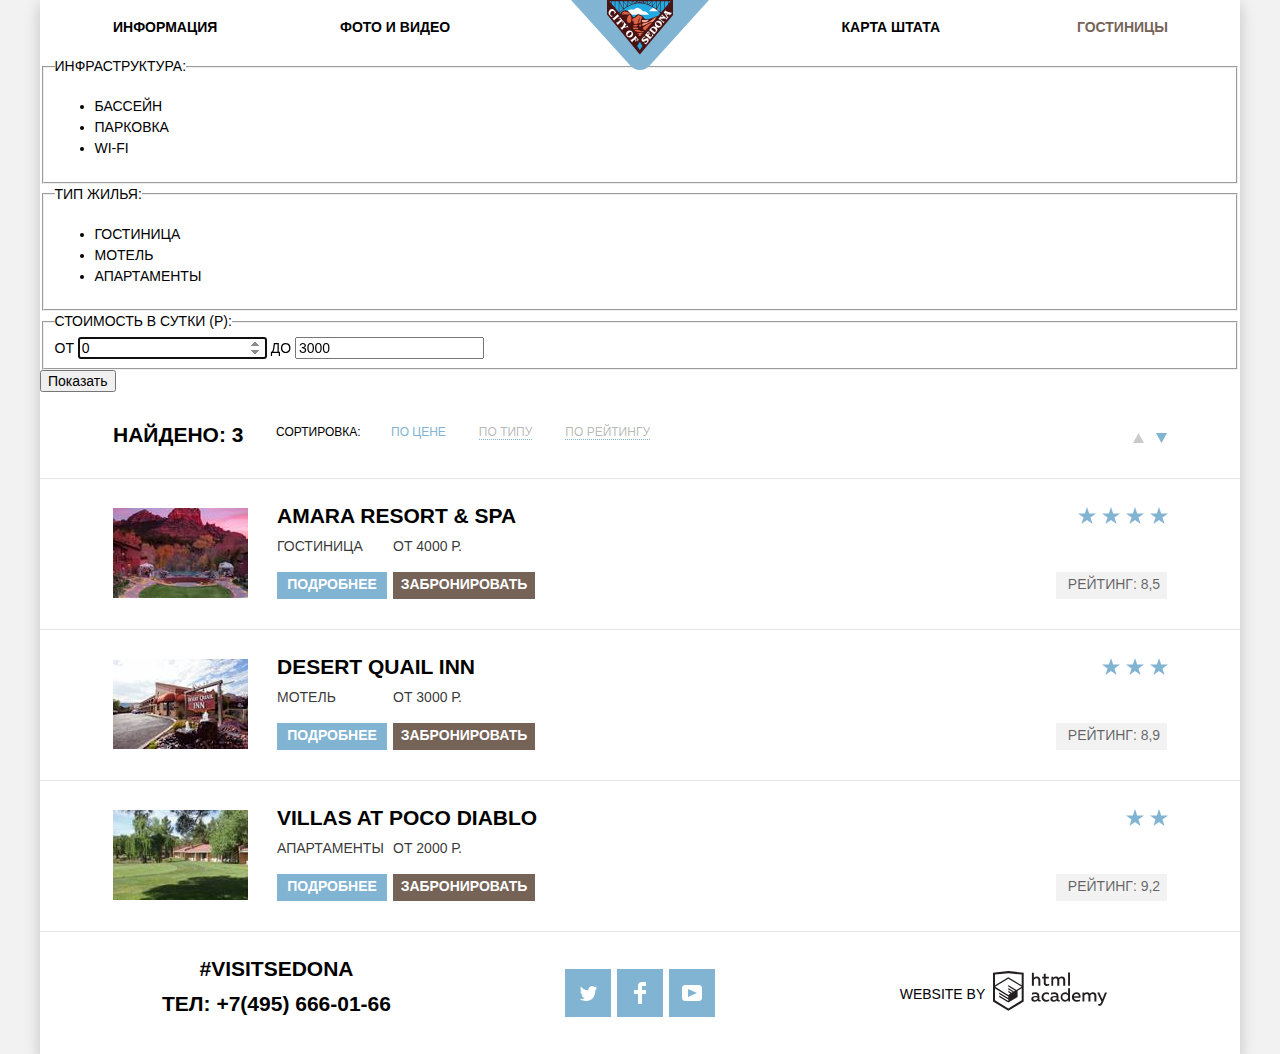
==== catalog.html @ f081ef3a "Внутренняя страница. Форма: добавление классов в разметку" ====
<!DOCTYPE html>
<html class="page" lang="ru">
  <head>
    <meta charset="utf-8">
    <title>HTML Academy: Гостиницы в Седоне</title>
    <link href="css/normalize.css" rel="stylesheet">
    <link href="css/style.css" rel="stylesheet">
  </head>
  <body class="page--body">
    <div class="page--body__shadow container">
      <header class="page--header">
        <nav>
          <div class="header--logo">
            <a href="index.html"><img src="img/sedona_logo.svg" width="138" height="70" alt="Логотип Седоны"></a>
          </div>
          <ul class="header--menu--list container">
            <li><a href="">Информация</a></li>
            <li><a href="">Фото и видео</a></li>
            <li><a href="">Карта штата</a></li>
            <li><a class="active">Гостиницы</a></li>
          </ul>
        </nav>
      </header>
      <main class="page--main">
        <h1 class="visually--hidden">Поиск гостиницы в Седоне</h1>
        <section class="main--search--filters">
          <h2 class="visually--hidden">Форма фильтра по гостиницам</h2>
          <form action="https://echo.htmlacademy.ru" method="">
            <fieldset>
              <legend>Инфраструктура:</legend>
              <ul>
                <li>
                  <input class="visually--hidden" type="checkbox" name="basin" id="basin" checked>





                  <label for="basin">Бассейн</label>
                </li>
                <li>
                  <input class="visually--hidden" type="checkbox" name="parking" id="parking">





                  <label for="parking">Парковка</label>
                </li>
                <li>
                  <input class="visually--hidden" type="checkbox" name="wi-fi" id="wi-fi">





                  <label for="wi-fi">Wi-Fi</label>
                </li>
              </ul>
            </fieldset>
            <fieldset>
              <legend>Тип жилья:</legend>
              <ul>
                <li>
                  <input class="visually--hidden" type="checkbox" name="hotel" id="hotel" checked>





                  <label for="hotel">Гостиница</label>
                </li>
                <li>
                  <input class="visually--hidden" type="checkbox" name="motel" id="motel" checked>





                  <label for="motel">Мотель</label>
                </li>
                <li>
                  <input class="visually--hidden" type="checkbox" name="apartment" id="apartment" checked>





                  <label for="apartment">Апартаменты</label>
                </li>
              </ul>
            </fieldset>
            <fieldset>
              <legend>Стоимость в сутки (Р):</legend>
              <div class="range--filter">
                <div class="price--controls">
                  <label class="min--price">
                    от <input type="number" name="min-price" value="0" autofocus>
                  </label>
                  <label class="max--price">
                    до <input type="number" name="max-price" value="3000">
                  </label>
                </div>
                <div class="range--controls">
                  <div class="scale">
                    <div class="bar">


                    </div>
                  </div>
                  <div class="toggle toggle--min">

                  </div>
                  <div class="toggle toggle--max">

                  </div>
                </div>
              </div>
            </fieldset>
            <input type="submit" value="Показать">
          </form>
        </section>
        <section class="main--nav--filters">
          <h2 class="visually--hidden">Навигация по фильтру</h2>
          <p>Найдено: <span>3</span></p>
          <h3>Сортировка:</h3>
          <ul>
            <li><a class="active">По цене</a></li>
            <li><a href="">По типу</a></li>
            <li><a href="">По рейтингу</a></li>
            <li class="triangle">
              <a href="">
                <span class="visually--hidden">По возрастанию</span>
                <svg width="11" height="10" fill="none" xmlns="http://www.w3.org/2000/svg">
                  <path d="M5.5 0 0 10h11L5.5 0Z" fill="#CACACA" fill-opacity="1"/>
                </svg>
              </a>
            </li>
            <li class="triangle">
              <a class="active">
                <span class="visually--hidden">По убыванию</span>
                <svg width="11" height="10" fill="none" xmlns="http://www.w3.org/2000/svg">
                  <path d="M5.5 10 0 0h11" fill="#81B3D2" fill-opacity="1"/>
                </svg>
              </a>
            </li>
          </ul>
        </section>
        <section class="main--search--results">
          <h2 class="visually--hidden">Результаты поиска</h2>
          <div>
            <h3><a href="">Amara Resort & Spa</a></h3>
            <img src="img/amara-resort&spa_photo.jpg" width="135" height="90" alt="Фото гостиницы">
            <p class="category--stars category--stars__4"><span class="visually--hidden">Категория (звёзд): <span>4</span></span></p>
            <span>Рейтинг: <span>8,5</span></span>
            <p>Гостиница</p>
            <a href="" class="">Подробнее</a>
            <p>От 4000 Р.</p>
            <a href="">Забронировать</a>
          </div>
          <div>
            <h3><a href="">Desert Quail Inn</a></h3>
            <img src="img/desert-quail-inn_photo.jpg" width="135" height="90" alt="Фото мотеля">
            <p class="category--stars category--stars__3"><span class="visually--hidden">Категория (звёзд): <span>3</span></span></p>
            <span>Рейтинг: <span>8,9</span></span>
            <p>Мотель</p>
            <a href="">Подробнее</a>
            <p>От 3000 Р.</p>
            <a href="">Забронировать</a>
          </div>
          <div>
            <h3><a href="">Villas at Poco Diablo</a></h3>
            <img src="img/villas-at-poco-diablo_photo.jpg" width="135" height="90" alt="Фото апартаментов">
            <p class="category--stars category--stars__2"><span class="visually--hidden">Категория (звёзд): <span>2</span></span></p>
            <span>Рейтинг: <span>9,2</span></span>
            <p>Апартаменты</p>
            <a href="">Подробнее</a>
            <p>От 2000 Р.</p>
            <a href="">Забронировать</a>
          </div>
        </section>
      </main>
      <footer class="page--footer">
        <div class="page--footer__grid container">
          <section class="footer--contacts">
            <h2 class="visually--hidden">Контакты</h2>
            <p>#visitsedona<br><a href="tel:+74956660166">Тел: +7(495) 666-01-66</a></p>
          </section>
          <section class="footer--socials">
            <h2 class="visually--hidden">Соцсети</h2>
            <ul class="footer--social--list">
              <li>
                <a href="">
                  <span class="visually--hidden">Твитер</span>
                  <svg width="17" height="16" fill="none" xmlns="http://www.w3.org/2000/svg">
                    <path d="M10.95 1.144c1.685-.496 2.984.27 3.577 1.18.673-.232 1.331-.482 2.011-.709a2.345 2.345 0 0 1-.857 1.768c.685.17 1.304-.49 1.304-.49-.169 1-1.006 1.787-1.563 2.023-.231 6.75-3.175 11.217-10.077 11.082h-.446c-.41 0-4.164-.46-4.898-1.887 2.271.196 3.893-.422 4.693-1.177-.96-.3-2.679-.477-2.979-2.95.349.106.564.228 1.19.12C1.705 9.246.374 8.53.448 6.33c.285.328 1.067.536 1.34.472-.703-.24-1.97-3.36-.894-4.952 1.818 1.854 3.735 3.606 7.152 3.773.208-2.293 1.137-3.83 2.904-4.479Z" fill="#fff" fill-opacity="1"/>
                  </svg>
                </a>
              </li>
              <li>
                <a href="">
                  <span class="visually--hidden">Фейсбук</span>
                  <svg width="12" height="22" fill="none" xmlns="http://www.w3.org/2000/svg">
                    <path d="M12 4V0H8a4 4 0 0 0-4 4v4H0v4h4v10h4V12h4V8H8V4h4Z" fill="#fff" fill-opacity="1"/>
                  </svg>
                </a>
              </li>
              <li>
                <a href="">
                  <span class="visually--hidden">Ютуб</span>
                  <svg width="20" height="16" fill="none" xmlns="http://www.w3.org/2000/svg">
                    <path fill-rule="evenodd" clip-rule="evenodd" d="M3 0h14c1.65 0 3 1.35 3 3v10c0 1.65-1.35 3-3 3H3c-1.65 0-3-1.35-3-3V3c0-1.65 1.35-3 3-3Zm3.027 4.002v7.996L15.014 8 6.027 4.002Z" fill="#fff" fill-opacity="1"/>
                  </svg>
                </a>
              </li>
            </ul>
          </section>
          <section class="footer--designers">
            <h2 class="visually--hidden">Дизайн</h2>
            <p>Website by</p>
            <a href="https://htmlacademy.ru/intensive/htmlcss">
              <span class="visually--hidden">Логотип Академии</span>
              <svg width="114" height="40" fill="none" xmlns="http://www.w3.org/2000/svg">
                <path fill-rule="evenodd" clip-rule="evenodd" d="M15.52.057h-.17L0 1.72v28.775l15.35 9.344 15.352-9.344V1.72L15.52.057Zm61.498 1.565h-1.93v13.11h1.93V1.621Zm-36.156.01v5.136a3.976 3.976 0 0 1 2.849-1.23 3.387 3.387 0 0 1 2.614 1.007 3.55 3.55 0 0 1 1.015 2.662v5.556h-1.973V9.466a1.984 1.984 0 0 0-.41-1.44 1.899 1.899 0 0 0-1.289-.718h-.316a3.081 3.081 0 0 0-2.448 1.5v5.955H38.9V1.633h1.963Zm36.156 28.852h-1.74v-1.425a4.061 4.061 0 0 1-3.366 1.662c-2.437-.168-4.33-2.239-4.33-4.736 0-2.498 1.893-4.569 4.33-4.737a3.98 3.98 0 0 1 3.165 1.402v-5.33h1.941v13.164Zm-29.952-1.425c.197-.008.392-.044.58-.107v1.435c-.398.153-.82.23-1.245.226a1.758 1.758 0 0 1-1.762-1.079 5.035 5.035 0 0 1-3.313 1.166c-1.593 0-3.07-.896-3.07-2.752 0-2.298 2.11-3.01 3.914-3.01.77.013 1.537.103 2.29.27v-.324c0-1.079-.802-1.91-2.31-1.91a7.682 7.682 0 0 0-3.166.69V21.83a10.56 10.56 0 0 1 3.365-.593c2.49 0 4.02 1.209 4.02 3.938v3.237a.592.592 0 0 0 .13.429c.096.12.236.194.387.208h.18v.01ZM40.27 27.84c.027.389.205.75.495 1.004.289.253.666.378 1.046.345h.116a3.537 3.537 0 0 0 2.542-1.079v-1.532a10.039 10.039 0 0 0-1.91-.227c-1.055 0-2.278.356-2.278 1.49h-.01Zm15.752-5.902a5.183 5.183 0 0 0-2.712-.69h-.369a4.514 4.514 0 0 0-3.18 1.471 4.722 4.722 0 0 0-1.23 3.341v.442c.164 2.498 2.273 4.39 4.716 4.23 1.004.024 2-.187 2.912-.615v-1.845a5.185 5.185 0 0 1-2.564.69 2.885 2.885 0 0 1-2.657-1.426 3.024 3.024 0 0 1 0-3.07 2.884 2.884 0 0 1 2.657-1.427c.865-.003 1.71.26 2.427.755v-1.856ZM66.15 29.06c.198-.008.393-.045.58-.108v1.435c-.397.153-.82.23-1.244.226a1.758 1.758 0 0 1-1.762-1.079 5.035 5.035 0 0 1-3.313 1.166c-1.593 0-3.07-.896-3.07-2.752 0-2.298 2.11-3.01 3.914-3.01.77.013 1.537.103 2.29.27v-.324c0-1.079-.802-1.91-2.311-1.91a7.682 7.682 0 0 0-3.165.69V21.83c1.084-.379 2.22-.58 3.365-.593 2.49 0 4.02 1.209 4.02 3.938v3.237a.592.592 0 0 0 .129.429c.097.12.237.194.388.208h.18v.01Zm-6.296-.212a1.468 1.468 0 0 1-.498-1.008h.021c0-1.133 1.16-1.489 2.279-1.489.642.015 1.281.09 1.91.227v1.532a3.537 3.537 0 0 1-2.543 1.079h-.116a1.404 1.404 0 0 1-1.053-.34Zm9.472-2.918c0-1.644 1.304-2.977 2.912-2.977l.021.054c1.214 0 2.314.731 2.806 1.866v2.158a3.015 3.015 0 0 1-2.827 1.877c-1.608 0-2.912-1.333-2.912-2.978Zm14.022-4.682c3.492 0 4.705 2.892 4.135 5.492h-6.562c.222 1.618 1.762 2.276 3.366 2.276a6.326 6.326 0 0 0 2.785-.636v1.726c-1 .436-2.08.646-3.165.615-2.67 0-5.012-1.532-5.012-4.769a4.572 4.572 0 0 1 1.145-3.268 4.37 4.37 0 0 1 3.076-1.469h.232v.033Zm-2.48 3.927c.101-1.351 1.253-2.365 2.575-2.265h.042c.62-.057 1.234.17 1.675.62.442.449.666 1.075.614 1.71H80.87v-.065Zm8.62 5.287v-8.966h1.74v1.079a3.983 3.983 0 0 1 2.934-1.37 3.001 3.001 0 0 1 2.785 1.51c.793-.881 1.9-1.399 3.07-1.435a3.192 3.192 0 0 1 2.489 1.01c.647.69.971 1.631.887 2.583v5.61h-2.004v-5.556a1.74 1.74 0 0 0-.366-1.262 1.665 1.665 0 0 0-1.132-.626h-.275a2.936 2.936 0 0 0-2.184 1.208v6.237H95.43v-5.557a1.742 1.742 0 0 0-.38-1.266 1.666 1.666 0 0 0-1.15-.611h-.21a3.153 3.153 0 0 0-2.333 1.392v6.074h-1.825l-.042-.054Zm24.488-8.988h-2.005l-2.648 6.798-3.018-6.787h-2.11l4.221 9.063-.18.454c-.517 1.36-1.234 2.05-2.184 2.05a2.96 2.96 0 0 1-.897-.13v1.694c.38.096.77.147 1.161.151 1.329 0 2.585-.744 3.534-3.086l4.126-10.207ZM52.689 5.787V2.55l-1.962.464v2.719h-1.583V7.49h1.646v4.5c-.067.826.234 1.64.82 2.213a2.653 2.653 0 0 0 2.197.743c.793.007 1.58-.121 2.332-.378v-1.726a4.647 4.647 0 0 1-1.783.356c-1.14 0-1.667-.389-1.667-1.575V7.513h3.165V5.787H52.69Zm5.697 8.966V5.754h1.752v1.08a3.983 3.983 0 0 1 2.922-1.382 2.998 2.998 0 0 1 2.743 1.435c.793-.882 1.9-1.4 3.07-1.435.94-.037 1.85.347 2.491 1.052.64.704.949 1.66.843 2.617v5.62h-2.004V9.186a1.743 1.743 0 0 0-.366-1.262 1.668 1.668 0 0 0-1.132-.626h-.243a2.937 2.937 0 0 0-2.184 1.209v6.236h-2.005V9.185a1.742 1.742 0 0 0-.365-1.262 1.667 1.667 0 0 0-1.133-.626h-.242A3.153 3.153 0 0 0 60.2 8.69v6.074h-1.815v-.01Zm-29.689 14.55.01-.006-.01.021v-.015Zm0-11.983v11.983l-13.346 8.13-13.346-8.115V17.515l13.283 8.092v1.424l-9.105-5.503v1.414l9.157 5.621v1.5l-9.147-5.567v1.456l9.158 5.621 9.232-5.653v-6.107l4.114-2.492Zm.01-1.542-3.67 2.158-1.689 1.079-8.04-4.931v1.413l6.848 4.23-.148.097-1.055.582-5.665-3.452v1.445l4.473 2.72-1.055.722-3.376-2.05v1.414l2.215 1.338-2.247 1.36L2.11 15.863 15.31 7.729l13.399 8.049Zm-13.42-9.506 13.42 8.081V3.563L15.362 2.13 2.015 3.564v10.79l13.273-8.082Z" fill="#231F20" fill-opacity="1"/>
              </svg>
            </a>
            <p class="visually--hidden">Репозиторий создан для обучения на профессиональном онлайн‑курсе «<a href="https://htmlacademy.ru/intensive/htmlcss">HTML и CSS, уровень 1</a>».</p>
          </section>
        </div>
      <footer>
    </div>
    <!-- script -->
  </body>
</html>
---- css/style.css ----
/* Fonts */

@font-face {
  font-family: "PT Sans";
  font-style: normal;
  font-weight: normal;
  src: local("PT Sans Regular"), local("PTSans"),
  url("../fonts/PTSans.woff2") format("woff2"),
  url("../fonts/PTSans.woff") format("woff");
}

@font-face {
  font-family: "PT Sans";
  font-style: normal;
  font-weight: bold;
  src: local("PT Sans Bold"), local("PTSans-Bold"),
  url("../fonts/PTSans-Bold.woff2") format("woff2"),
  url("../fonts/PTSans-Bold.woff") format("woff");
}

/* Color Variables */

:root {
  --basic-black: #000000;
  --basic-brown: #766357;
  --basic-blue: #81B3D2;
  --basic-white: #FFFFFF;
  --black-light: #231F20;
  --brown-darken: #503E33;
  --brown-dark: #604E43;
  --brown-light: #847870;
  --blue-darken: #5496BD;
  --blue-dark: #669EC0;
  --blue-light: #87B5D1;
  --gray-light: #BDBBBC;
  --black-rgb: 0, 0, 0;
  --black-light-rgb: 0, 1, 1;
  --gray-rgb: 171, 171, 171;
  --white-rgb: 255, 255, 255;
}

/* Global Parameters */

body {
  min-width: 1200px;
  margin: 0;
  padding: 0;
  font-family: "PT Sans", "Arial", sans-serif;
  font-style: normal;
  font-weight: normal;
  font-size: 14px;
  line-height: 21px;
  text-transform: uppercase;
  color: var(--basic-black);
  background-color: var(--basic-white);
}

a {
  text-decoration: none;
}

img {
  max-width: 100%;
  height: auto;
}

/* Visually Hidden */

.visually--hidden {
  position: absolute;
  width: 1px;
  height: 1px;
  margin: -1px;
  border: 0;
  padding: 0;
  white-space: nowrap;
  -webkit-clip-path: inset(100%);
          clip-path: inset(100%);
  clip: rect(0 0 0 0);
  overflow: hidden;
}

/* Grid */

.page {
  height: 100%;
}

.page--body {
  min-height: 100%;
  background-color: rgba(var(--black-rgb), 0.05);
}

.page--body__shadow {
  background-color: var(--basic-white);
  box-shadow: 0 5px 15px 0 rgba(var(--black-light-rgb), 0.2);
}

.container {
  width: 1200px;
  margin: 0 auto;
  padding: 0;
}

/* Header */

.page--header {
  position: relative;
  text-align: center;
}

/* Header. Logo */

.header--logo {
  position: absolute;
  margin-left: -69px;
  left: 50%;
  z-index: 1;
}

/* Header. Menu - Grid */

.header--menu--list {
  min-height: 56px;
  list-style: none;
  display: grid;
  grid-template-columns: 1fr 1fr 1fr 1fr;
}

.header--menu--list li {
  padding-top: 14px;
  padding-bottom: 16px;
}

.header--menu--list li:nth-child(1),
.header--menu--list li:nth-child(2) {
  text-align: left;
}

.header--menu--list li:nth-child(3),
.header--menu--list li:nth-child(4) {
  text-align: right;
}

.header--menu--list li:nth-child(1) {
  padding-left: 73px;
}

.header--menu--list li:nth-child(4) {
  padding-right: 72px;
}

/* Header. Menu */

.header--menu--list li {
  font-family: "PT Sans", "Arial", sans-serif;
  font-style: normal;
  font-weight: bold;
  font-size: 14px;
  line-height: 26px;
}

.header--menu--list a {
  font-family: inherit;
  font-style: inherit;
  font-weight: inherit;
  font-size: inherit;
  line-height: inherit;
}

/* Header. Menu - Colors */

.header--menu--list a:not(.active) {
  color: var(--basic-black);
}

.header--menu--list a:hover:not(.active),
.header--menu--list a:focus:not(.active) {
  color: var(--basic-blue);
}

.header--menu--list a:active:not(.active) {
  color: rgba(var(--black-rgb), 0.3);
  mix-blend-mode: normal;
}

.header--menu--list a.active {
  color: var(--basic-brown);
}

/* Header. Welcome */

.header--logo--welcome {
  width: 1200px;
  height: 509px;
  top: 0;
  text-align: center;
  background-color: var(--basic-brown);
  background:
    url("../img/bg_mask.svg") no-repeat bottom,
    url("../img/bg_photo.jpg");
  background-repeat: no-repeat;
}

.header--logo--welcome img {
  padding-top: 75px;
}

.header--logo--welcome__mask {
  position: relative;
}

.header--logo--welcome__mask::before {
  content: "";
  position: absolute;
  width: 1200px;
  height: 57px;
  left: 0;
  bottom: 0;
  background-image:
    linear-gradient(to top right, var(--basic-white) 49%, transparent 51%),
    linear-gradient(to top left, var(--basic-white) 49%, transparent 51%);
  background-position:
    0 0,
    600px 0;
  background-repeat: no-repeat;
  background-size: 600px 57px;
}

.header--logo--welcome__mask::after {
  content: "";
  position: absolute;
  width: 700px;
  height: 57px;
  margin-left: -350px;
  left: 50%;
  bottom: 0;
  background-image:
    linear-gradient(to top right, var(--basic-white) 49%, transparent 51%),
    linear-gradient(to top left, var(--basic-white) 49%, transparent 51%);
  background-position:
    0 0,
    350px 0;
  background-repeat: no-repeat;
  background-size: 350px 57px;
}

/* Header. Site Title */

.page--header h1 {
  margin-top: 42px;
  margin-bottom: 28px;
  font-family: "PT Sans", "Arial", sans-serif;
  font-style: normal;
  font-weight: bold;
  font-size: 21px;
  line-height: 26px;
}

/* Main. Features - Grid */

.main--features {
  display: grid;
  grid-template-columns: 1fr 1fr 1fr;
  text-align: center;
}

.main--features h2 {
  grid-column: 1 / 4;
  margin-top: 16px;
  margin-bottom: 51px;
}

.main--features h3 {
  margin-top: 47px;
  margin-bottom: 27px;
}

.main--features p {
  margin-bottom: 23px;
}

.main--features div:nth-of-type(5) h3 {
  margin-top: 50px;
}

.main--features div:not(.main--feature) {
  height: 256px;
}

.main--feature {
  height: 330px;
}

.main--feature h4 {
  margin-top: 160px;
}

.main--features img:first-of-type {
  grid-column:  2 / 4;
}

.main--features img:last-of-type {
  grid-column: 1 / 3;
}

/* Main. Features - Icons */

.main--feature__accommodation {
  background-image: url("../img/accommodation_icon.svg");
  background-repeat: no-repeat;
  background-position: 50% 60px;
}

.main--feature__food {
  background-image: url("../img/food_icon.svg");
  background-repeat: no-repeat;
  background-position: 50% 61px;
}

.main--feature__gift {
  background-image: url("../img/gift_icon.svg");
  background-repeat: no-repeat;
  background-position: 50% 56px;
}

/* Main. Features - Titles & Paragraphes */

.main--features h2 {
  font-family: "PT Sans", "Arial", sans-serif;
  font-style: normal;
  font-weight: normal;
  font-size: 14px;
  line-height: 26px;
}

.main--features h3,
.main--features h4 {
  font-family: "PT Sans", "Arial", sans-serif;
  font-style: normal;
  font-weight: bold;
  font-size: 21px;
  line-height: 21px;
}

.main--features p {
  font-family: "PT Sans", "Arial", sans-serif;
  font-style: normal;
  font-weight: normal;
  font-size: 14px;
  line-height: 21px;
}

/* Main. Features - Colors */

.main--features h2,
.main--features p {
  color: rgba(var(--black-rgb), 0.8);
}

.main--features div:nth-of-type(1) h3,
.main--features div:nth-of-type(5) h3,
.main--features div:nth-of-type(1) p,
.main--features div:nth-of-type(5) p {
  color: var(--basic-white);
}

.main--features div:nth-of-type(1),
.main--features div:nth-of-type(5) {
  background-color: var(--basic-blue);
}

.main--features div:nth-of-type(6),
.main--features div:nth-of-type(7),
.main--features div:nth-of-type(8) {
  background-color: rgba(var(--black-rgb), 0.065);
}

.main--features div:nth-of-type(1),
.main--features div:nth-of-type(5) {
  color: var(--basic-white);
  background-color: var(--basic-blue);
}

.main--features div:nth-of-type(6),
.main--features div:nth-of-type(7),
.main--features div:nth-of-type(8) {
  color: rgba(var(--black-rgb), 0.8);
  background-color: rgba(var(--black-rgb), 0.065);
}

/* Main. Orders */

.main--orders {
  position: relative;
  text-align: center;
}

.main--orders h2 {
  margin-top: 58px;
}

.main--orders h3 {
  width: 568px;
  padding: 30px 0;
}

.main--orders p {
  margin-top: 33px;
  margin-bottom: 42px;
}

/* Main. Orders - Titles And Paragraphes */

.main--orders h2 {
  font-family: "PT Sans", "Arial", sans-serif;
  font-style: normal;
  font-weight: bold;
  font-size: 30px;
  line-height: 24px;
}

.main--orders h3 {
  font-family: "PT Sans", "Arial", sans-serif;
  font-style: normal;
  font-weight: bold;
  font-size: 21px;
  line-height: 26px;
}

.main--orders p {
  font-family: "PT Sans", "Arial", sans-serif;
  font-style: normal;
  font-weight: normal;
  font-size: 14px;
  line-height: 24px;
}

/* Main. Orders - Colors */

.main--orders h3 {
  color: var(--basic-white);
  background-color: var(--basic-brown);
  cursor: pointer;
}

.main--orders h3:hover,
.main--orders h3:focus {
  background-color: var(--brown-dark);
}

.main--orders h3:active {
  color: var(--brown-light);
  mix-blend-mode: normal;
  background-color: var(--brown-darken);
}

/* Main. Navigation Filters - Flex */

.main--nav--filters {
  display: flex;
  flex-wrap: wrap;
  justify-content: space-between;
  align-items: center;
  min-height: 86px;
  padding: 0 73px;
}

.main--nav--filters h3 {
  flex-basis: 115px;
  height: 25px;
  text-align: left;
}

.main--nav--filters ul {
  display: flex;
  flex-wrap: wrap;
  flex-grow: 1;
  height: 25px;
  margin: 0;
  padding: 0;
  list-style: none;
}

.main--nav--filters li:not(.triangle) {
  padding-right: 33px;
}

.main--nav--filters li.triangle {
  display: flex;
  flex-wrap: wrap;
  justify-content: flex-end;
  align-items: flex-end;
  min-width: 23px;
  min-height: 25px;
}

.main--nav--filters li.triangle:not(:last-child) {
  flex-grow: 1;
}

.main--nav--filters p {
  flex-basis: 163px;
  text-align: left;
}

/* Main. Navigation Filters - SVG */

.triangle a:not(.active) path {
  fill: var(--basic-black);
  fill-opacity: 0.209;
}

.triangle a:hover:not(.active) path,
.triangle a:focus:not(.active) path  {
  fill: var(--basic-black);
  fill-opacity: 1;
}

.triangle a:active:not(.active) path,
.triangle a.active path  {
  fill: var(--basic-blue);
  fill-opacity: 1;
}

/* Main. Navigation Filters - Titles & Paragraphes */

.main--nav--filters h3,
.main--nav--filters li {
  font-family: "PT Sans", "Arial", sans-serif;
  font-style: normal;
  font-weight: normal;
  font-size: 12px;
  line-height: 18px;
}

.main--nav--filters p {
  font-family: "PT Sans", "Arial", sans-serif;
  font-style: normal;
  font-weight: bold;
  font-size: 21px;
  line-height: 26px;
}

.main--nav--filters a {
  font-family: inherit;
  font-style: inherit;
  font-weight: inherit;
  font-size: inherit;
  line-height: inherit;
}

/* Main. Navigation Filters - Colors */

.main--nav--filters a:not(.active, .triangle a) {
  border-bottom: 1px dotted var(--basic-blue);
  color: rgba(var(--black-rgb), 0.3);
  mix-blend-mode: normal;
}

.main--nav--filters a:hover:not(.active),
.main--nav--filters a:focus:not(.active) {
  color: var(--basic-blue);
  opacity: 1;
}

.main--nav--filters a:active:not(.active) {
  border-bottom: none;
  color: var(--basic-black);
  opacity: 1;
}

.main--nav--filters a.active {
  color: var(--basic-blue);
}

/* Main. Search Results - Grid */

.main--search--results div {
  min-height: 150px;
  display: grid;
  column-gap: 6px;
  grid-template-columns: 231px 110px 142px 1fr 184px;
  box-shadow: 0 1px 0 0 rgba(var(--black-rgb), 0.102);
}

.main--search--results div:first-of-type {
  box-shadow:
    inset 0 1px 0 0 rgba(var(--black-rgb), 0.102),
          0 1px 0 0 rgba(var(--black-rgb), 0.102);
}

.main--search--results div > img {
  grid-column: 1 / 2;
  grid-row: 1 / 4;
  margin: 30px 0;
  margin-left: 73px;
}

.main--search--results div > h3 {
  grid-column: 2 / 5;
  grid-row: 1 / 2;
  margin-top: 25px;
  margin-bottom: 7px;
}

.main--search--results div > p:nth-of-type(1) {
  grid-column: 5 / 6;
  grid-row: 1 / 2;
  height: 17px;
  margin-top: 29px;
  margin-right: 71px;
  margin-bottom: 0;
}

.main--search--results div > p:nth-of-type(2) {
  grid-column: 2 / 3;
  grid-row: 2 / 3;
  height: 21px;
  margin-top: 0;
  margin-bottom: 15px;
}

.main--search--results div > p:nth-of-type(3) {
  grid-column: 3 / 4;
  grid-row: 2 / 3;
  height: 21px;
  margin-top: 0;
  margin-bottom: 15px;
}

.main--search--results div > a:nth-of-type(1) {
  grid-column: 2 / 3;
  grid-row: 3 / 4;
  height: 27px;
  margin-top: 0;
  margin-bottom: 30px;
  padding: 2px 0;
  text-align: center;
  box-sizing: border-box;
}

.main--search--results div > a:nth-of-type(2) {
  grid-column: 3 / 4;
  grid-row: 3 / 4;
  height: 27px;
  margin-top: 0;
  margin-bottom: 30px;
  padding: 2px 0;
  text-align: center;
  box-sizing: border-box;
}

.main--search--results div > span {
  grid-column: 5 / 6;
  grid-row: 3 / 4;
  height: 27px;
  margin-right: 73px;
  margin-bottom: 30px;
  padding: 2px 0;
  padding-left: 5px;
  text-align: center;
  box-sizing: border-box;
}

/* Main. Search Results - SVG */

.category--stars {
  background-image: url("../img/star_icon.svg");
  background-repeat: repeat-x;
  background-size: 24px 17px;
  background-position: 0 0;
}

.category--stars__1 {
  width: 19px;
  margin-left: 94px;
}

.category--stars__2 {
  width: 43px;
  margin-left: 70px;
}

.category--stars__3 {
  width: 67px;
  margin-left: 46px;
}

.category--stars__4 {
  width: 91px;
  margin-left: 22px;
}

.category--stars__5 {
  width: 115px;
  margin-left: -2px;
}

/* Main. Search Results - Titles & Paragraphes */

.main--search--results h3 > a {
  font-family: "PT Sans", "Arial", sans-serif;
  font-style: normal;
  font-weight: bold;
  font-size: 21px;
  line-height: 26px;
}

.main--search--results p,
.main--search--results span {
  font-family: "PT Sans", "Arial", sans-serif;
  font-style: normal;
  font-weight: normal;
  font-size: 14px;
  line-height: 21px;
}

.main--search--results div > a {
  font-family: "PT Sans", "Arial", sans-serif;
  font-style: normal;
  font-weight: bold;
  font-size: 14px;
  line-height: 21px;
}

/* Main. Search Results - Colors */

.main--search--results h3 > a {
  color: var(--basic-black);
}

.main--search--results h3 > a:hover,
.main--search--results h3 > a:focus {
  color: var(--basic-blue);
}

.main--search--results h3 > a:active {
  color: rgba(var(--black-rgb), 0.3);
  mix-blend-mode: normal;
}

.main--search--results div > a {
  color: var(--basic-white);
}

.main--search--results div > a:first-of-type {
  background-color: var(--basic-blue);
}

.main--search--results div > a:first-of-type:hover,
.main--search--results div > a:first-of-type:focus {
  background-color: var(--blue-dark);
}

.main--search--results div > a:first-of-type:active {
  color: var(--blue-light);
  mix-blend-mode: normal;
  background-color: var(--blue-darken);
}

.main--search--results div > a:last-of-type {
  background-color: var(--basic-brown);
}

.main--search--results div > a:last-of-type:hover,
.main--search--results div > a:last-of-type:focus {
  background-color: var(--brown-dark);
}

.main--search--results div > a:last-of-type:active {
  color: var(--brown-light);
  mix-blend-mode: normal;
  background-color: var(--brown-darken);
}

.main--search--results div > p {
  color: rgba(var(--black-rgb), 0.8);
}

.main--search--results div > span {
  color: rgba(var(--black-rgb), 0.6);
  background-color: rgba(var(--black-rgb), 0.05);
}

/* Main. Map */

.main--map {
  width: 1200px;
  height: 593px;
  background-color: rgba(var(--black-rgb), 0.05);
}

.main--map a {
  font-size: 0;
}

/* Footer */

.page--footer {
  position: relative;
}

.page--footer__position {
  position: absolute;
  margin-left: -600px;
  left: 50%;
  bottom: 0;
  background-color: var(--basic-white);
  opacity: 0.9;
}

/* Footer - Grid */

.page--footer__grid {
  display: grid;
  grid-template-columns: 1fr 1fr 1fr;
  text-align: center;
}

/* Footer - Flex */

.page--footer section {
  display: flex;
  flex-wrap: wrap;
  justify-content: center;
  align-content: center;
  align-items: center;
  min-height: 120px;
}

.page--footer section:first-of-type {
  padding-left: 73px;
  padding-bottom: 3px;
}

.page--footer section:last-of-type {
  padding-top: 3px;
  padding-right: 73px;
}

/* Footer. Contacts - Paragraphes, Colors */

.footer--contacts p {
  font-family: "PT Sans", "Arial", sans-serif;
  font-style: normal;
  font-weight: bold;
  font-size: 21px;
  line-height: 26px;
}

.footer--contacts a {
  font-family: inherit;
  font-style: inherit;
  font-weight: inherit;
  font-size: inherit;
  line-height: 44px;
}

.footer--contacts a {
  color: var(--basic-black);
}

/* Footer. Socials - Flex */

.footer--social--list {
  display: flex;
  flex-wrap: wrap;
  justify-content: center;
  gap: 6px;
  margin: 0;
  padding: 0;
  list-style: none;
}

.footer--social--list li {
  width: 46px;
  height: 48px;
  background-color: var(--basic-blue);
}

.footer--social--list a {
  display: flex;
  flex-wrap: wrap;
  justify-content: center;
  align-items: center;
  width: 100%;
  height: 100%;
  background-color: inherit;
}

.footer--social--list a:hover,
.footer--social--list a:focus {
  background-color: var(--blue-dark);
}

.footer--social--list a:active {
  background-color: var(--blue-darken);
  mix-blend-mode: normal;
}

.footer--social--list a:active path {
  fill-opacity: 0.3;
}

/* Footer. Designers - Paragraphes */

.footer--designers p {
  font-family: "PT Sans", "Arial", sans-serif;
  font-style: normal;
  font-weight: normal;
  font-size: 14px;
  line-height: 26px;
}

.footer--designers p {
  margin-right: 8px;
}

.footer--designers a:hover path,
.footer--designers a:focus path {
  fill: var(--basic-blue);
  fill-opacity: 1.0;
}

.footer--designers a:active path {
  fill: var(--basic-black);
  fill-opacity: 0.8;
}
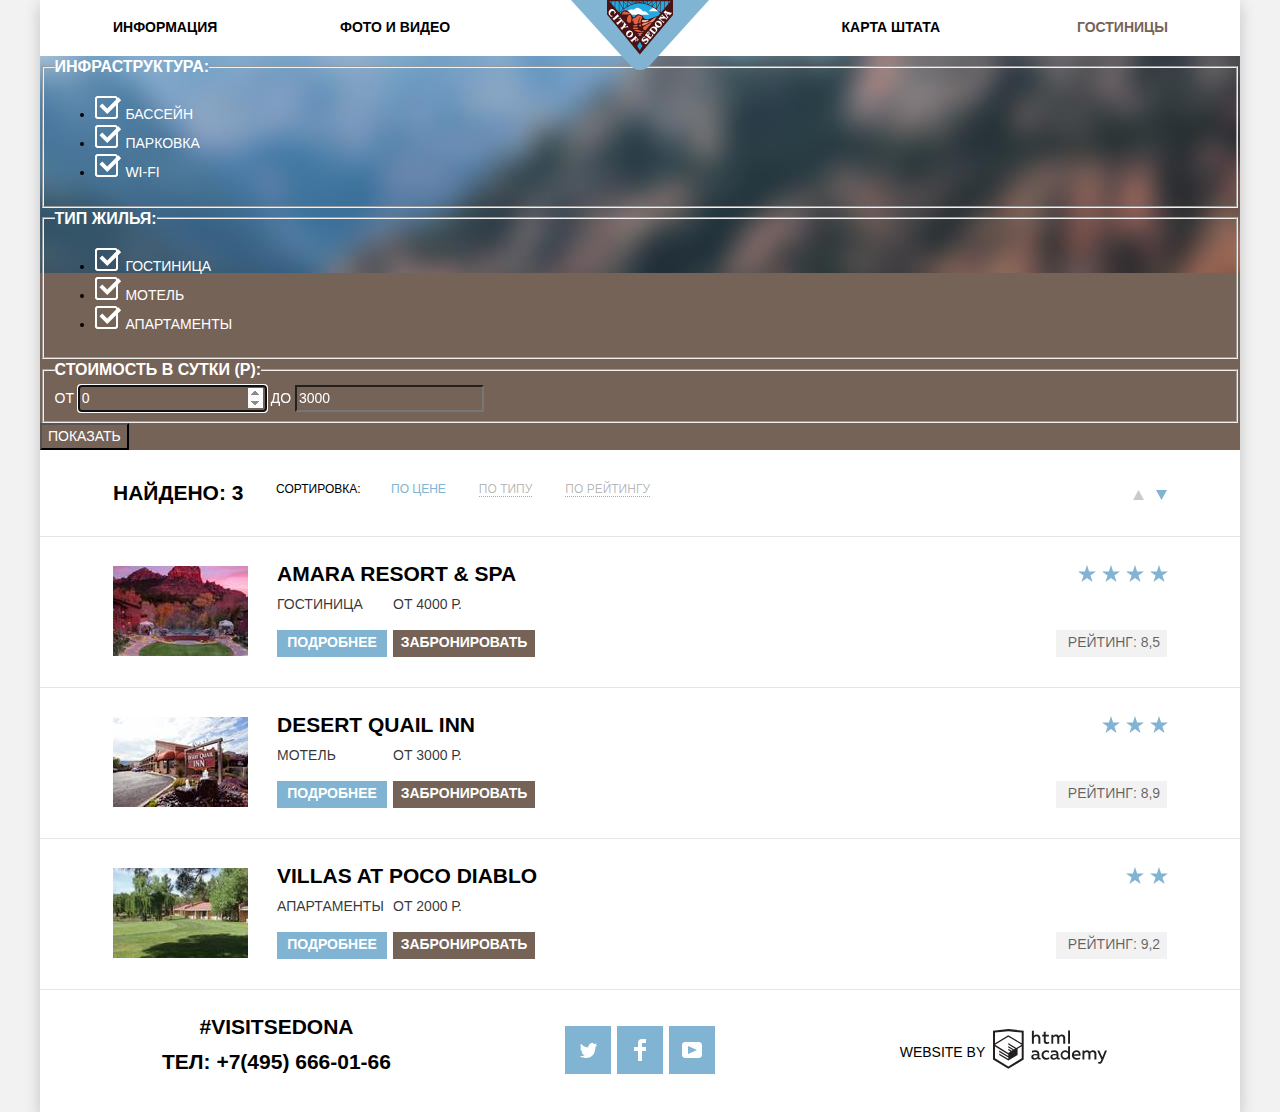
==== commit 16a674bc: "Внутренняя страница: форма: Базовая стилизация: графика SVG" ====
--- a/catalog.html
+++ b/catalog.html
@@ -31,29 +31,29 @@
               <ul>
                 <li>
                   <input class="visually--hidden" type="checkbox" name="basin" id="basin" checked>
-
-
-
-
-
+                  <svg width="27" height="23" viewBox="0 0 27 23" fill="none" xmlns="http://www.w3.org/2000/svg">
+                    <path class="checkbox-off_icon" fill-rule="evenodd" clip-rule="evenodd" d="M3 0h17c1.65 0 3 1.35 3 3v17c0 1.65-1.35 3-3 3H3c-1.65 0-3-1.35-3-3V3c0-1.65 1.35-3 3-3Zm18 3c0-.542-.458-1-1-1H3c-.542 0-1 .458-1 1v17c0 .542.458 1 1 1h17c.542 0 1-.458 1-1V3Z" fill="#fff" fill-opacity="1"/>
+                    <path class="checkbox-on_icon" d="m7.285 7.486-2.829 2.829 7.783 7.783L26.171 4.166l-2.828-2.829-11.104 11.102-4.954-4.953Z" fill="#fff" fill-opacity="1"/>
+                    <path class="checkbox-on_icon" d="M21 20c0 .542-.458 1-1 1H3c-.542 0-1-.458-1-1V3c0-.542.458-1 1-1h16.908L21.493.415A2.96 2.96 0 0 0 20 0H3C1.35 0 0 1.35 0 3v17c0 1.65 1.35 3 3 3h17c1.65 0 3-1.35 3-3v-9.829l-2 2V20Z" fill="#fff" fill-opacity="1"/>
+                  </svg>
                   <label for="basin">Бассейн</label>
                 </li>
                 <li>
                   <input class="visually--hidden" type="checkbox" name="parking" id="parking">
-
-
-
-
-
+                  <svg width="27" height="23" viewBox="0 0 27 23" fill="none" xmlns="http://www.w3.org/2000/svg">
+                    <path class="checkbox-off_icon" fill-rule="evenodd" clip-rule="evenodd" d="M3 0h17c1.65 0 3 1.35 3 3v17c0 1.65-1.35 3-3 3H3c-1.65 0-3-1.35-3-3V3c0-1.65 1.35-3 3-3Zm18 3c0-.542-.458-1-1-1H3c-.542 0-1 .458-1 1v17c0 .542.458 1 1 1h17c.542 0 1-.458 1-1V3Z" fill="#fff" fill-opacity="1"/>
+                    <path class="checkbox-on_icon" d="m7.285 7.486-2.829 2.829 7.783 7.783L26.171 4.166l-2.828-2.829-11.104 11.102-4.954-4.953Z" fill="#fff" fill-opacity="1"/>
+                    <path class="checkbox-on_icon" d="M21 20c0 .542-.458 1-1 1H3c-.542 0-1-.458-1-1V3c0-.542.458-1 1-1h16.908L21.493.415A2.96 2.96 0 0 0 20 0H3C1.35 0 0 1.35 0 3v17c0 1.65 1.35 3 3 3h17c1.65 0 3-1.35 3-3v-9.829l-2 2V20Z" fill="#fff" fill-opacity="1"/>
+                  </svg>
                   <label for="parking">Парковка</label>
                 </li>
                 <li>
                   <input class="visually--hidden" type="checkbox" name="wi-fi" id="wi-fi">
-
-
-
-
-
+                  <svg width="27" height="23" viewBox="0 0 27 23" fill="none" xmlns="http://www.w3.org/2000/svg">
+                    <path class="checkbox-off_icon" fill-rule="evenodd" clip-rule="evenodd" d="M3 0h17c1.65 0 3 1.35 3 3v17c0 1.65-1.35 3-3 3H3c-1.65 0-3-1.35-3-3V3c0-1.65 1.35-3 3-3Zm18 3c0-.542-.458-1-1-1H3c-.542 0-1 .458-1 1v17c0 .542.458 1 1 1h17c.542 0 1-.458 1-1V3Z" fill="#fff" fill-opacity="1"/>
+                    <path class="checkbox-on_icon" d="m7.285 7.486-2.829 2.829 7.783 7.783L26.171 4.166l-2.828-2.829-11.104 11.102-4.954-4.953Z" fill="#fff" fill-opacity="1"/>
+                    <path class="checkbox-on_icon" d="M21 20c0 .542-.458 1-1 1H3c-.542 0-1-.458-1-1V3c0-.542.458-1 1-1h16.908L21.493.415A2.96 2.96 0 0 0 20 0H3C1.35 0 0 1.35 0 3v17c0 1.65 1.35 3 3 3h17c1.65 0 3-1.35 3-3v-9.829l-2 2V20Z" fill="#fff" fill-opacity="1"/>
+                  </svg>
                   <label for="wi-fi">Wi-Fi</label>
                 </li>
               </ul>
@@ -63,29 +63,29 @@
               <ul>
                 <li>
                   <input class="visually--hidden" type="checkbox" name="hotel" id="hotel" checked>
-
-
-
-
-
+                  <svg width="27" height="23" viewBox="0 0 27 23" fill="none" xmlns="http://www.w3.org/2000/svg">
+                    <path class="checkbox-off_icon" fill-rule="evenodd" clip-rule="evenodd" d="M3 0h17c1.65 0 3 1.35 3 3v17c0 1.65-1.35 3-3 3H3c-1.65 0-3-1.35-3-3V3c0-1.65 1.35-3 3-3Zm18 3c0-.542-.458-1-1-1H3c-.542 0-1 .458-1 1v17c0 .542.458 1 1 1h17c.542 0 1-.458 1-1V3Z" fill="#fff" fill-opacity="1"/>
+                    <path class="checkbox-on_icon" d="m7.285 7.486-2.829 2.829 7.783 7.783L26.171 4.166l-2.828-2.829-11.104 11.102-4.954-4.953Z" fill="#fff" fill-opacity="1"/>
+                    <path class="checkbox-on_icon" d="M21 20c0 .542-.458 1-1 1H3c-.542 0-1-.458-1-1V3c0-.542.458-1 1-1h16.908L21.493.415A2.96 2.96 0 0 0 20 0H3C1.35 0 0 1.35 0 3v17c0 1.65 1.35 3 3 3h17c1.65 0 3-1.35 3-3v-9.829l-2 2V20Z" fill="#fff" fill-opacity="1"/>
+                  </svg>
                   <label for="hotel">Гостиница</label>
                 </li>
                 <li>
                   <input class="visually--hidden" type="checkbox" name="motel" id="motel" checked>
-
-
-
-
-
+                  <svg width="27" height="23" viewBox="0 0 27 23" fill="none" xmlns="http://www.w3.org/2000/svg">
+                    <path class="checkbox-off_icon" fill-rule="evenodd" clip-rule="evenodd" d="M3 0h17c1.65 0 3 1.35 3 3v17c0 1.65-1.35 3-3 3H3c-1.65 0-3-1.35-3-3V3c0-1.65 1.35-3 3-3Zm18 3c0-.542-.458-1-1-1H3c-.542 0-1 .458-1 1v17c0 .542.458 1 1 1h17c.542 0 1-.458 1-1V3Z" fill="#fff" fill-opacity="1"/>
+                    <path class="checkbox-on_icon" d="m7.285 7.486-2.829 2.829 7.783 7.783L26.171 4.166l-2.828-2.829-11.104 11.102-4.954-4.953Z" fill="#fff" fill-opacity="1"/>
+                    <path class="checkbox-on_icon" d="M21 20c0 .542-.458 1-1 1H3c-.542 0-1-.458-1-1V3c0-.542.458-1 1-1h16.908L21.493.415A2.96 2.96 0 0 0 20 0H3C1.35 0 0 1.35 0 3v17c0 1.65 1.35 3 3 3h17c1.65 0 3-1.35 3-3v-9.829l-2 2V20Z" fill="#fff" fill-opacity="1"/>
+                  </svg>
                   <label for="motel">Мотель</label>
                 </li>
                 <li>
                   <input class="visually--hidden" type="checkbox" name="apartment" id="apartment" checked>
-
-
-
-
-
+                  <svg width="27" height="23" viewBox="0 0 27 23" fill="none" xmlns="http://www.w3.org/2000/svg">
+                    <path class="checkbox-off_icon" fill-rule="evenodd" clip-rule="evenodd" d="M3 0h17c1.65 0 3 1.35 3 3v17c0 1.65-1.35 3-3 3H3c-1.65 0-3-1.35-3-3V3c0-1.65 1.35-3 3-3Zm18 3c0-.542-.458-1-1-1H3c-.542 0-1 .458-1 1v17c0 .542.458 1 1 1h17c.542 0 1-.458 1-1V3Z" fill="#fff" fill-opacity="1"/>
+                    <path class="checkbox-on_icon" d="m7.285 7.486-2.829 2.829 7.783 7.783L26.171 4.166l-2.828-2.829-11.104 11.102-4.954-4.953Z" fill="#fff" fill-opacity="1"/>
+                    <path class="checkbox-on_icon" d="M21 20c0 .542-.458 1-1 1H3c-.542 0-1-.458-1-1V3c0-.542.458-1 1-1h16.908L21.493.415A2.96 2.96 0 0 0 20 0H3C1.35 0 0 1.35 0 3v17c0 1.65 1.35 3 3 3h17c1.65 0 3-1.35 3-3v-9.829l-2 2V20Z" fill="#fff" fill-opacity="1"/>
+                  </svg>
                   <label for="apartment">Апартаменты</label>
                 </li>
               </ul>
--- a/css/style.css
+++ b/css/style.css
@@ -455,6 +455,52 @@
   background-color: var(--brown-darken);
 }
 
+/* Main. Search Filters - Legends, Labels & Inputs */
+
+.main--search--filters legend {
+  font-family: "PT Sans", "Arial", sans-serif;
+  font-style: normal;
+  font-weight: bold;
+  font-size: 16px;
+  line-height: 21px;
+}
+
+.main--search--filters label,
+.main--search--filters input {
+  font-family: "PT Sans", "Arial", sans-serif;
+  font-style: normal;
+  font-weight: normal;
+  font-size: 14px;
+  line-height: 21px;
+  text-transform: uppercase;
+}
+
+/* Main. Search Filters - Colors */
+
+.main--search--filters {
+  background-color: var(--basic-brown);
+  background-image: url("../img/bg_diffused_photo.jpg");
+  background-repeat: no-repeat;
+  background-size: 1200px 217px;
+  background-position: 0 0;
+}
+
+.main--search--filters legend,
+.main--search--filters label,
+.main--search--filters input {
+  color: var(--basic-white);
+}
+
+.main--search--filters input {
+  background-color: inherit;
+}
+
+.main--search--filters input[type="submit"]:hover,
+.main--search--filters input[type="submit"]:focus {
+  color: var(--basic-black);
+  background-color: var(--basic-white);
+}
+
 /* Main. Navigation Filters - Flex */
 
 .main--nav--filters {
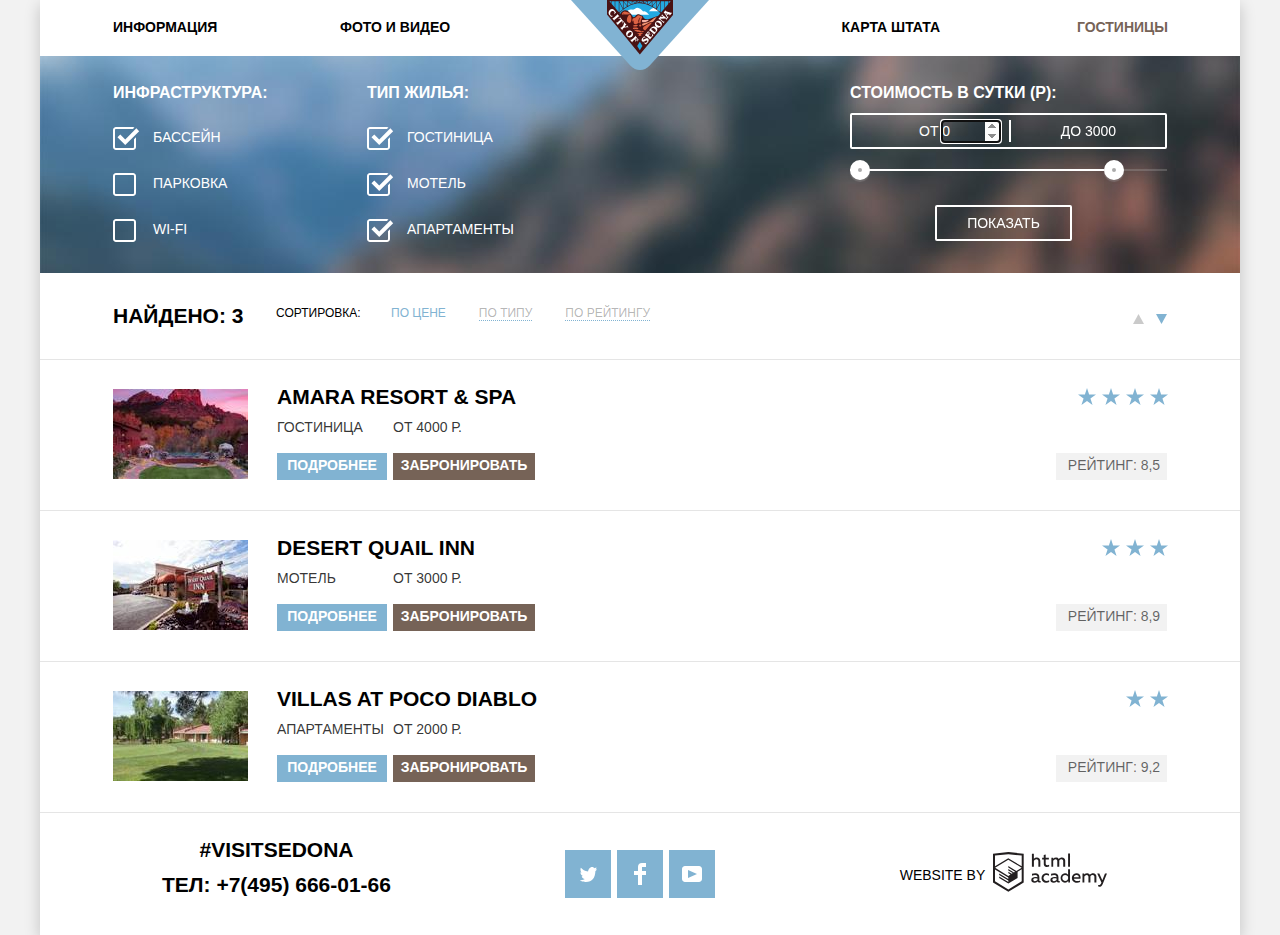
==== commit a216dd54: "Внутренняя страница. Форма: сетки на флексах, ч.3" ====
--- a/catalog.html
+++ b/catalog.html
@@ -103,17 +103,17 @@
                 </div>
                 <div class="range--controls">
                   <div class="scale">
-                    <div class="bar">
-
-
-                    </div>
+                    <div class="bar" style="
+                      width: 80%;
+                      margin-left: 0%
+                    "></div>
                   </div>
-                  <div class="toggle toggle--min">
-
-                  </div>
-                  <div class="toggle toggle--max">
-
-                  </div>
+                  <div class="toggle toggle--min" tabindex="0" style="
+                    left: 0%
+                  "></div>
+                  <div class="toggle toggle--max" tabindex="0" style="
+                    left: 80%
+                  "></div>
                 </div>
               </div>
             </fieldset>
--- a/css/style.css
+++ b/css/style.css
@@ -455,6 +455,214 @@
   background-color: var(--brown-darken);
 }
 
+/* Main. Search Filters - Grid */
+
+.main--search--filters form {
+  position: relative;
+  display: grid;
+  grid-template-columns: 327px 1fr 390px;
+  width: 1200px;
+  min-height: 217px;
+}
+
+.main--search--filters fieldset {
+  margin: 0;
+  padding: 0;
+  border: none;
+}
+
+.main--search--filters fieldset:first-child {
+  padding-left: 73px;
+}
+
+.main--search--filters legend {
+  padding-top: 26px;
+}
+
+/* Main. Search Filters - Flex */
+
+.main--search--filters ul {
+  display: flex;
+  flex-wrap: wrap;
+  flex-direction: column;
+  margin: 0;
+  padding: 0;
+  padding-top: 24px;
+  list-style: none;
+}
+
+.main--search--filters li {
+  display: flex;
+  flex-wrap: wrap;
+  margin-bottom: 23px;
+}
+
+.main--search--filters label {
+  margin-left: 13px;
+  cursor: pointer;
+}
+
+.range--filter {
+  width: 317px;
+}
+
+.price--controls {
+  position: relative;
+  display: flex;
+  flex-wrap: wrap;
+  justify-content: space-between;
+  align-items: center;
+  width: 317px;
+  height: 36px;
+  padding-left: 54px;
+  padding-right: 22px;
+  margin-top: 10px;
+  box-sizing: border-box;
+  border: 2px solid var(--basic-white);
+  border-radius: 2px;
+}
+
+.price--controls::before {
+  content: "";
+  position: absolute;
+  width: 2px;
+  height: 22px;
+  top: 5px;
+  left: 157px;
+  background-color: var(--basic-white);
+}
+
+.price--controls input {
+  width: 58px;
+  padding: 0;
+  border: 0;
+  box-sizing: border-box;
+}
+
+.range--controls {
+  position: relative;
+  height: 41px;
+  padding-top: 20px;
+}
+
+.range--controls .scale {
+  height: 2px;
+  background: rgba(var(--gray-rgb), 0.3);
+  mix-blend-mode: normal;
+}
+
+.range--controls .bar {
+  width: 80%;
+  height: 2px;
+  background: var(--basic-white);
+}
+
+.range--controls .toggle {
+  position: absolute;
+  top: 11px;
+  left: 0;
+  width: 4px;
+  height: 4px;
+  padding: 0;
+  border: 8px solid var(--basic-white);
+  background-color: rgba(var(--gray-rgb), 1.0);
+  border-radius: 50%;
+  box-shadow: 0 2px 1px 0 rgba(var(--gray-rgb), 0.3);
+  cursor: pointer;
+}
+
+.range--controls .toggle--min {
+  left: 0;
+}
+
+.range--controls .toggle--max {
+  left: 253px;
+}
+
+.range--controls .toggle:hover,
+.range--controls .toggle:focus {
+  top: 10px;
+  border: 9px solid var(--basic-white);
+  outline: none;
+}
+
+/* Main. Search Filters - SVG */
+
+.main--search--filters input[type="checkbox"] ~ svg path.checkbox-on_icon,
+.main--search--filters input[type="checkbox"]:checked ~ svg path.checkbox-off_icon {
+  fill: none;
+}
+
+.main--search--filters input[type="checkbox"] ~ svg path.checkbox-off_icon,
+.main--search--filters input[type="checkbox"]:checked ~ svg path.checkbox-on_icon {
+  fill: var(--basic-white);
+  fill-opacity: 1;
+}
+
+.main--search--filters input[type="checkbox"]:focus ~ svg path.checkbox-on_icon,
+.main--search--filters input[type="checkbox"]:checked:focus ~ svg path.checkbox-off_icon {
+  fill: none;
+}
+
+.main--search--filters input[type="checkbox"]:focus ~ svg path.checkbox-off_icon,
+.main--search--filters input[type="checkbox"]:checked:focus ~ svg path.checkbox-on_icon {
+  fill: var(--basic-blue);
+  fill-opacity: 1;
+}
+
+.main--search--filters input[type="checkbox"]:hover ~ svg path.checkbox-on_icon,
+.main--search--filters input[type="checkbox"]:checked:hover ~ svg path.checkbox-off_icon {
+  fill: none;
+}
+
+.main--search--filters input[type="checkbox"]:hover ~ svg path.checkbox-off_icon,
+.main--search--filters input[type="checkbox"]:checked:hover ~ svg path.checkbox-on_icon {
+  fill: var(--basic-white);
+  fill-opacity: 1;
+}
+
+.main--search--filters input[type="checkbox"]:active ~ svg path.checkbox-on_icon,
+.main--search--filters input[type="checkbox"]:checked:active ~ svg path.checkbox-off_icon {
+  fill: none;
+}
+
+.main--search--filters input[type="checkbox"]:active ~ svg path.checkbox-off_icon,
+.main--search--filters input[type="checkbox"]:checked:active ~ svg path.checkbox-on_icon {
+  fill: var(--basic-white);
+  fill-opacity: 1;
+}
+
+.main--search--filters input[type="checkbox"]:disabled ~ svg path.checkbox-on_icon,
+.main--search--filters input[type="checkbox"]:checked:disabled ~ svg path.checkbox-off_icon {
+  fill: none;
+}
+
+.main--search--filters input[type="checkbox"]:disabled ~ svg path.checkbox-off_icon,
+.main--search--filters input[type="checkbox"]:checked:disabled ~ svg path.checkbox-on_icon {
+  fill: var(--basic-black);
+  fill-opacity: 0.585;
+}
+
+.main--search--filters input[type="checkbox"]:disabled ~ label,
+.main--search--filters input[type="checkbox"]:checked:disabled ~ label {
+  color: rgba(var(--black-rgb), 0.585);
+}
+
+/* Main. Search Filters - Button */
+
+.main--search--filters input[type="submit"] {
+  position: absolute;
+  width: 137px;
+  height: 36px;
+  box-sizing: border-box;
+  border: 2px solid var(--basic-white);
+  border-radius: 2px;
+  outline: none;
+  right: 168px;
+  bottom: 32px;
+  cursor: pointer;
+}
+
 /* Main. Search Filters - Legends, Labels & Inputs */
 
 .main--search--filters legend {
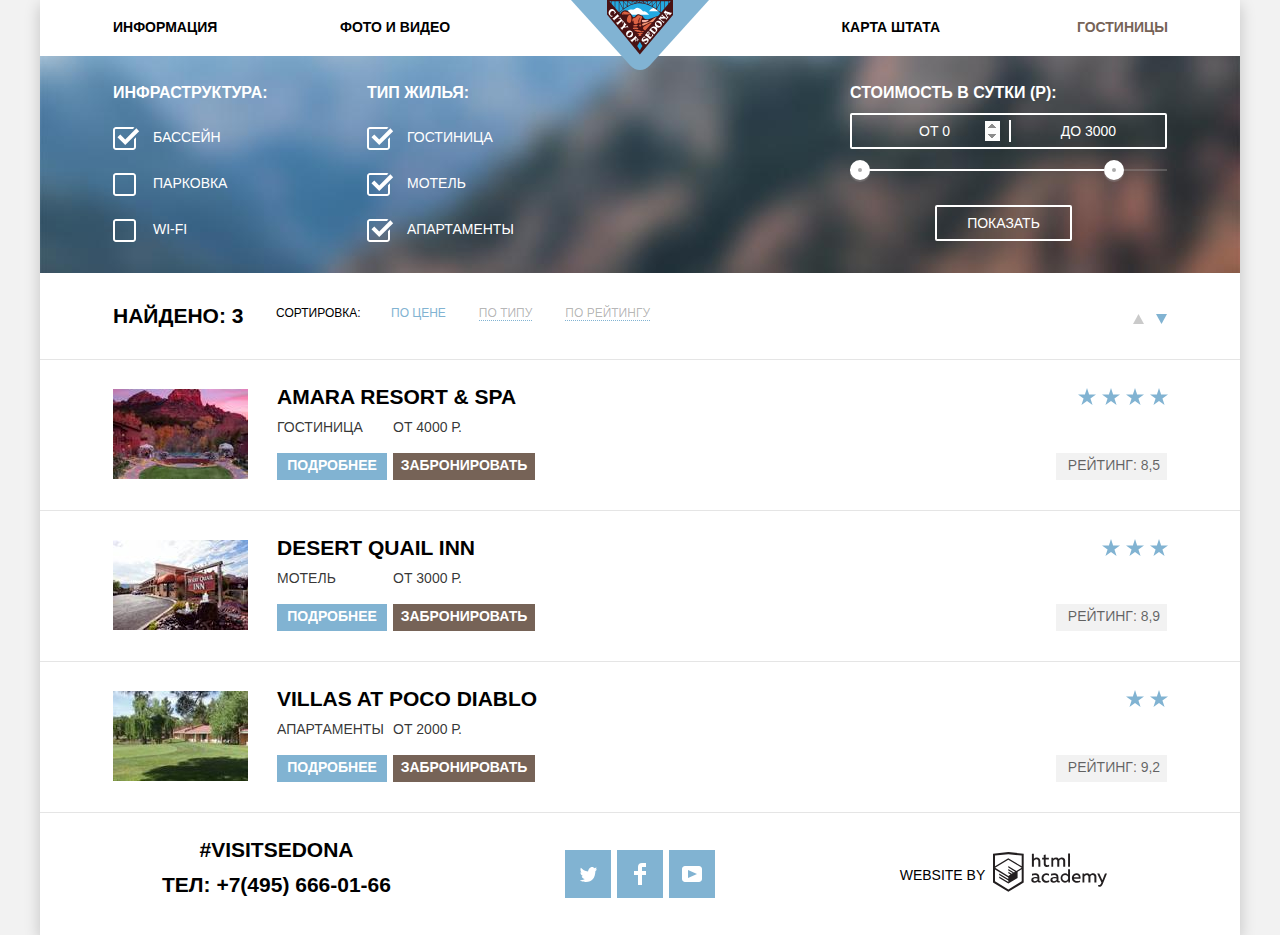
==== commit 92312509: "Внутренняя страница. Логотип: доступность" ====
--- a/catalog.html
+++ b/catalog.html
@@ -11,7 +11,7 @@
       <header class="page--header">
         <nav>
           <div class="header--logo">
-            <a href="index.html"><img src="img/sedona_logo.svg" width="138" height="70" alt="Логотип Седоны"></a>
+            <a href="index.html" aria-label="На главную страницу"><img src="img/sedona_logo.svg" width="138" height="70" alt="Логотип Седоны"></a>
           </div>
           <ul class="header--menu--list container">
             <li><a href="">Информация</a></li>
@@ -25,7 +25,7 @@
         <h1 class="visually--hidden">Поиск гостиницы в Седоне</h1>
         <section class="main--search--filters">
           <h2 class="visually--hidden">Форма фильтра по гостиницам</h2>
-          <form action="https://echo.htmlacademy.ru" method="">
+          <form action="https://echo.htmlacademy.ru" method="get">
             <fieldset>
               <legend>Инфраструктура:</legend>
               <ul>
--- a/css/style.css
+++ b/css/style.css
@@ -118,6 +118,24 @@
   z-index: 1;
 }
 
+.header--logo a {
+  position: relative;
+  outline: none;
+}
+
+.header--logo a:focus::before {
+  content: "";
+  position: absolute;
+  width: 120px;
+  height: 120px;
+  left: 9px;
+  bottom: 25px;
+  border-radius: 16px;
+  transform: rotate(45deg) skewX(3deg) skewY(3deg);
+  background-color: var(--basic-black);
+  z-index: -1;
+}
+
 /* Header. Menu - Grid */
 
 .header--menu--list {
@@ -166,6 +184,7 @@
   font-weight: inherit;
   font-size: inherit;
   line-height: inherit;
+  outline: none;
 }
 
 /* Header. Menu - Colors */
@@ -455,6 +474,249 @@
   background-color: var(--brown-darken);
 }
 
+/* Main. Search Form */
+
+.search--form {
+  display: none;
+}
+
+.search--form__show {
+  display: block;
+}
+
+.search--form__position {
+  position: absolute;
+  margin-left: -284px;
+  left: 50%;
+  bottom: -395px;
+}
+
+.search--form form {
+  width: 568px;
+  height: 395px;
+  padding: 55px;
+  box-sizing: border-box;
+}
+
+.search--form fieldset {
+  margin: 0;
+  padding: 0;
+  border: none;
+}
+
+.search--form ul {
+  margin: 0;
+  padding: 0;
+  list-style: none;
+}
+
+/* Main. Search Form - Flex */
+
+.search--form ul {
+  display: flex;
+  flex-wrap: wrap;
+  justify-content: space-between;
+  align-items: flex-start;
+}
+
+.search--form li:nth-child(1) {
+  margin-bottom: 29px;
+}
+
+.search--form li:nth-child(2) {
+  margin-bottom: 30px;
+}
+
+.search--form li {
+  display: flex;
+  flex-wrap: wrap;
+  align-items: center;
+}
+
+.search--form label {
+  margin: 0;
+  padding: 0;
+  text-align: left;
+}
+
+.search--form label:not(li:last-child label) {
+  width: 112px;
+}
+
+.search--form li:last-child label {
+  width: 65px;
+}
+
+.search--form input {
+  height: 38px;
+  box-sizing: border-box;
+}
+
+.search--form input.item--date {
+  width: 346px;
+  padding: 6px 13px;
+}
+
+.search--form input.item--adult,
+.search--form input.item--child {
+  width: 114px;
+  text-align: center;
+}
+
+.search--form input[type="submit"] {
+  width: 100%;
+  height: 58px;
+  margin-top: 54px;
+}
+
+/* Main. Search Form - SVG */
+
+.search--form input.item--date + svg {
+  position: absolute;
+  margin-right: 64px;
+  right: 0;
+  cursor: pointer;
+}
+
+.search--form input.item--date + svg path {
+  fill: var(--basic-black);
+  fill-opacity: 0.339;
+}
+
+.search--form input.item--date + svg:hover path,
+.search--form input.item--date + svg:focus path {
+  fill: var(--basic-black);
+  fill-opacity: 1;
+}
+
+.search--form input.item--date + svg:active path {
+  fill: var(--basic-blue);
+  fill-opacity: 1;
+}
+
+.search--form input.item--adult ~ svg {
+  position: absolute;
+  left: 0;
+  cursor: pointer;
+}
+
+.search--form input.item--adult + svg {
+  margin-left: 180px;
+}
+
+.search--form input.item--adult ~ svg:last-child {
+  margin-left: 256px;
+}
+
+.search--form input.item--child ~ svg {
+  position: absolute;
+  right: 0;
+  cursor: pointer;
+}
+
+.search--form input.item--child + svg {
+  margin-right: 143px;
+}
+
+.search--form input.item--child ~ svg:last-child {
+  margin-right: 68px;
+}
+
+.search--form input.item--adult ~ svg path,
+.search--form input.item--child ~ svg path {
+  fill: var(--basic-black);
+  fill-opacity: 0.339;
+}
+
+.search--form input.item--adult ~ svg:hover path,
+.search--form input.item--child ~ svg:hover path,
+.search--form input.item--adult ~ svg:focus path,
+.search--form input.item--child ~ svg:focus path {
+  fill: var(--basic-black);
+  fill-opacity: 1;
+}
+
+.search--form input.item--adult ~ svg:active path,
+.search--form input.item--child ~ svg:active path {
+  fill: var(--basic-blue);
+  fill-opacity: 1;
+}
+
+/* Main. Search Form - Labels & Inputs */
+
+.search--form label,
+.search--form input:not(input[type="submit"]) {
+  font-family: "PT Sans", "Arial", sans-serif;
+  font-style: normal;
+  font-weight: bold;
+  font-size: 14px;
+  line-height: 26px;
+  text-transform: uppercase;
+}
+
+.search--form input[type="submit"] {
+  font-family: "PT Sans", "Arial", sans-serif;
+  font-style: normal;
+  font-weight: bold;
+  font-size: 21px;
+  line-height: 26px;
+  text-transform: uppercase;
+}
+
+/* Main. Search Form - Colors */
+
+.search--form {
+  background-color: var(--basic-white);
+  box-shadow: 0 7px 15px 0 rgba(var(--black-light-rgb), 0.15);
+}
+
+.search--form label,
+.search--form input[type="submit"] {
+  cursor: pointer;
+}
+
+.search--form label,
+.search--form input:not(input[type="submit"]) {
+  color: var(--basic-black);
+}
+
+.search--form input:not(input[type="submit"])::placeholder {
+  color: inherit;
+}
+
+.search--form input:not(input[type="submit"]) {
+  background-color: rgba(var(--black-rgb), 0.05);
+  outline: none;
+  border: 0;
+}
+
+.search--form input.item--date:hover {
+  background-color: rgba(var(--black-rgb), 0.08);
+}
+
+.search--form input.item--date:focus {
+  border: 2px solid rgba(var(--black-rgb), 0.102);
+  background-color: var(--basic-white);
+}
+
+.search--form input[type="submit"] {
+  color: var(--basic-white);
+  background-color: var(--basic-blue);
+  outline: none;
+  border: 0;
+}
+
+.search--form input[type="submit"]:hover,
+.search--form input[type="submit"]:focus {
+  background-color: var(--blue-dark);
+}
+
+.search--form input[type="submit"]:active {
+  color: rgba(var(--gray-rgb), 0.3);
+  mix-blend-mode: normal;
+  background-color: var(--blue-darken);
+}
+
 /* Main. Search Filters - Grid */
 
 .main--search--filters form {
@@ -537,6 +799,7 @@
   padding: 0;
   border: 0;
   box-sizing: border-box;
+  outline: none;
 }
 
 .range--controls {
@@ -802,6 +1065,7 @@
   font-weight: inherit;
   font-size: inherit;
   line-height: inherit;
+  outline: none;
 }
 
 /* Main. Navigation Filters - Colors */
@@ -959,6 +1223,7 @@
   font-weight: bold;
   font-size: 21px;
   line-height: 26px;
+  outline: none;
 }
 
 .main--search--results p,
@@ -976,6 +1241,7 @@
   font-weight: bold;
   font-size: 14px;
   line-height: 21px;
+  outline: none;
 }
 
 /* Main. Search Results - Colors */
@@ -1113,6 +1379,11 @@
 
 .footer--contacts a {
   color: var(--basic-black);
+}
+
+.footer--contacts a:focus {
+  color: var(--basic-blue);
+  outline: none;
 }
 
 /* Footer. Socials - Flex */
@@ -1141,6 +1412,7 @@
   width: 100%;
   height: 100%;
   background-color: inherit;
+  outline: none;
 }
 
 .footer--social--list a:hover,
@@ -1169,6 +1441,10 @@
 
 .footer--designers p {
   margin-right: 8px;
+}
+
+.footer--designers a:focus {
+  outline: none;
 }
 
 .footer--designers a:hover path,
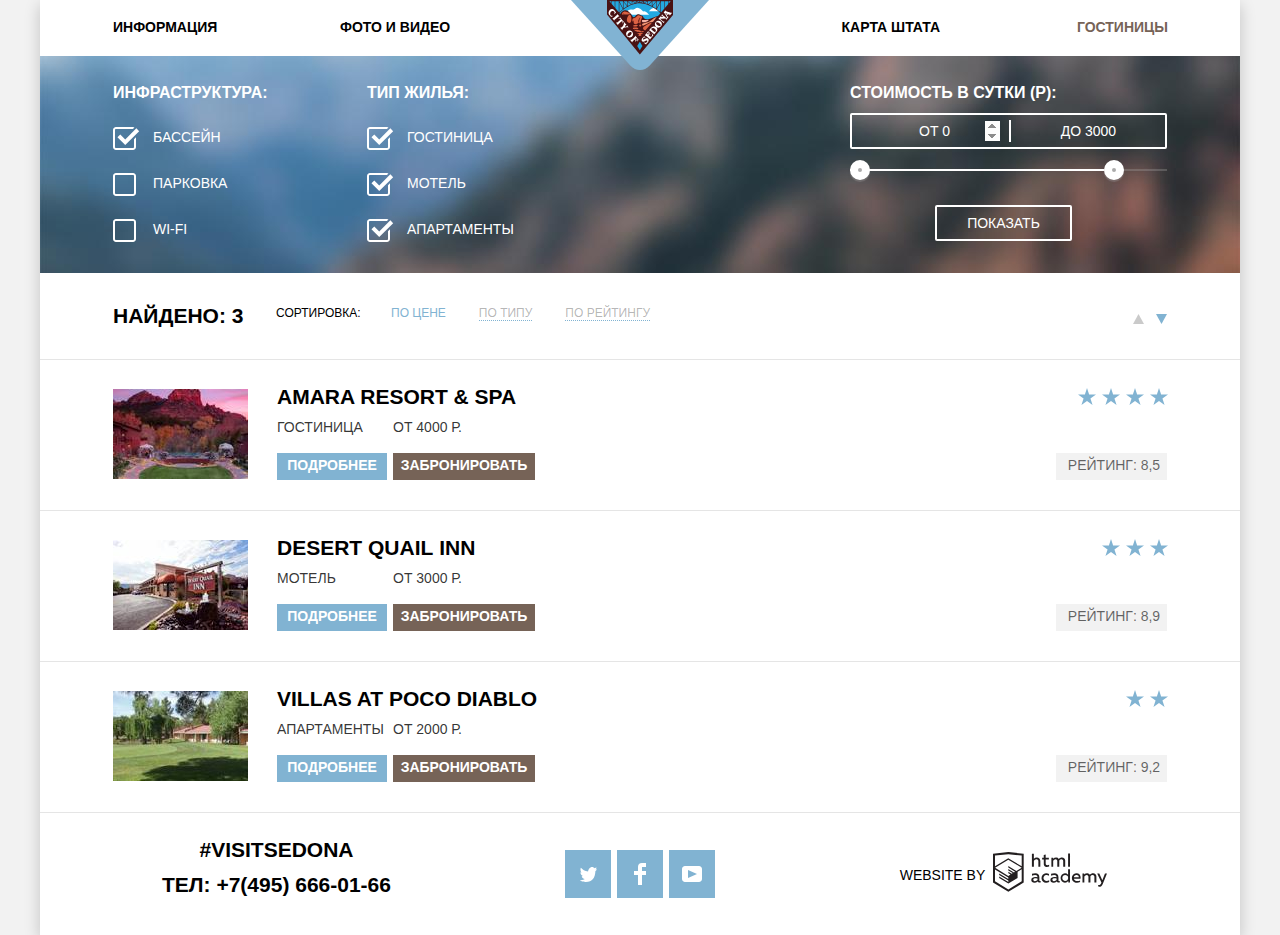
==== commit 12e9b876: "Внутренняя страница. Типографика" ====
--- a/catalog.html
+++ b/catalog.html
@@ -15,16 +15,16 @@
           </div>
           <ul class="header--menu--list container">
             <li><a href="">Информация</a></li>
-            <li><a href="">Фото и видео</a></li>
+            <li><a href="">Фото и&nbsp;видео</a></li>
             <li><a href="">Карта штата</a></li>
             <li><a class="active">Гостиницы</a></li>
           </ul>
         </nav>
       </header>
       <main class="page--main">
-        <h1 class="visually--hidden">Поиск гостиницы в Седоне</h1>
+        <h1 class="visually--hidden">Поиск гостиницы в&nbsp;Седоне</h1>
         <section class="main--search--filters">
-          <h2 class="visually--hidden">Форма фильтра по гостиницам</h2>
+          <h2 class="visually--hidden">Форма фильтра по&nbsp;гостиницам</h2>
           <form action="https://echo.htmlacademy.ru" method="get">
             <fieldset>
               <legend>Инфраструктура:</legend>
@@ -91,7 +91,7 @@
               </ul>
             </fieldset>
             <fieldset>
-              <legend>Стоимость в сутки (Р):</legend>
+              <legend>Стоимость в&nbsp;сутки (Р):</legend>
               <div class="range--filter">
                 <div class="price--controls">
                   <label class="min--price">
@@ -121,16 +121,16 @@
           </form>
         </section>
         <section class="main--nav--filters">
-          <h2 class="visually--hidden">Навигация по фильтру</h2>
+          <h2 class="visually--hidden">Навигация по&nbsp;фильтру</h2>
           <p>Найдено: <span>3</span></p>
           <h3>Сортировка:</h3>
           <ul>
-            <li><a class="active">По цене</a></li>
-            <li><a href="">По типу</a></li>
-            <li><a href="">По рейтингу</a></li>
+            <li><a class="active">По&nbsp;цене</a></li>
+            <li><a href="">По&nbsp;типу</a></li>
+            <li><a href="">По&nbsp;рейтингу</a></li>
             <li class="triangle">
               <a href="">
-                <span class="visually--hidden">По возрастанию</span>
+                <span class="visually--hidden">По&nbsp;возрастанию</span>
                 <svg width="11" height="10" fill="none" xmlns="http://www.w3.org/2000/svg">
                   <path d="M5.5 0 0 10h11L5.5 0Z" fill="#CACACA" fill-opacity="1"/>
                 </svg>
@@ -138,7 +138,7 @@
             </li>
             <li class="triangle">
               <a class="active">
-                <span class="visually--hidden">По убыванию</span>
+                <span class="visually--hidden">По&nbsp;убыванию</span>
                 <svg width="11" height="10" fill="none" xmlns="http://www.w3.org/2000/svg">
                   <path d="M5.5 10 0 0h11" fill="#81B3D2" fill-opacity="1"/>
                 </svg>
@@ -149,33 +149,33 @@
         <section class="main--search--results">
           <h2 class="visually--hidden">Результаты поиска</h2>
           <div>
-            <h3><a href="">Amara Resort & Spa</a></h3>
+            <h3><a href="">Amara Resort &amp;&nbsp;Spa</a></h3>
             <img src="img/amara-resort&spa_photo.jpg" width="135" height="90" alt="Фото гостиницы">
             <p class="category--stars category--stars__4"><span class="visually--hidden">Категория (звёзд): <span>4</span></span></p>
             <span>Рейтинг: <span>8,5</span></span>
             <p>Гостиница</p>
             <a href="" class="">Подробнее</a>
-            <p>От 4000 Р.</p>
+            <p>От&nbsp;4000&nbsp;Р.</p>
             <a href="">Забронировать</a>
           </div>
           <div>
-            <h3><a href="">Desert Quail Inn</a></h3>
+            <h3><a href="">Desert Quail&nbsp;Inn</a></h3>
             <img src="img/desert-quail-inn_photo.jpg" width="135" height="90" alt="Фото мотеля">
             <p class="category--stars category--stars__3"><span class="visually--hidden">Категория (звёзд): <span>3</span></span></p>
             <span>Рейтинг: <span>8,9</span></span>
             <p>Мотель</p>
             <a href="">Подробнее</a>
-            <p>От 3000 Р.</p>
+            <p>От&nbsp;3000&nbsp;Р.</p>
             <a href="">Забронировать</a>
           </div>
           <div>
-            <h3><a href="">Villas at Poco Diablo</a></h3>
+            <h3><a href="">Villas at&nbsp;Poco Diablo</a></h3>
             <img src="img/villas-at-poco-diablo_photo.jpg" width="135" height="90" alt="Фото апартаментов">
             <p class="category--stars category--stars__2"><span class="visually--hidden">Категория (звёзд): <span>2</span></span></p>
             <span>Рейтинг: <span>9,2</span></span>
             <p>Апартаменты</p>
             <a href="">Подробнее</a>
-            <p>От 2000 Р.</p>
+            <p>От&nbsp;2000&nbsp;Р.</p>
             <a href="">Забронировать</a>
           </div>
         </section>
@@ -224,7 +224,7 @@
                 <path fill-rule="evenodd" clip-rule="evenodd" d="M15.52.057h-.17L0 1.72v28.775l15.35 9.344 15.352-9.344V1.72L15.52.057Zm61.498 1.565h-1.93v13.11h1.93V1.621Zm-36.156.01v5.136a3.976 3.976 0 0 1 2.849-1.23 3.387 3.387 0 0 1 2.614 1.007 3.55 3.55 0 0 1 1.015 2.662v5.556h-1.973V9.466a1.984 1.984 0 0 0-.41-1.44 1.899 1.899 0 0 0-1.289-.718h-.316a3.081 3.081 0 0 0-2.448 1.5v5.955H38.9V1.633h1.963Zm36.156 28.852h-1.74v-1.425a4.061 4.061 0 0 1-3.366 1.662c-2.437-.168-4.33-2.239-4.33-4.736 0-2.498 1.893-4.569 4.33-4.737a3.98 3.98 0 0 1 3.165 1.402v-5.33h1.941v13.164Zm-29.952-1.425c.197-.008.392-.044.58-.107v1.435c-.398.153-.82.23-1.245.226a1.758 1.758 0 0 1-1.762-1.079 5.035 5.035 0 0 1-3.313 1.166c-1.593 0-3.07-.896-3.07-2.752 0-2.298 2.11-3.01 3.914-3.01.77.013 1.537.103 2.29.27v-.324c0-1.079-.802-1.91-2.31-1.91a7.682 7.682 0 0 0-3.166.69V21.83a10.56 10.56 0 0 1 3.365-.593c2.49 0 4.02 1.209 4.02 3.938v3.237a.592.592 0 0 0 .13.429c.096.12.236.194.387.208h.18v.01ZM40.27 27.84c.027.389.205.75.495 1.004.289.253.666.378 1.046.345h.116a3.537 3.537 0 0 0 2.542-1.079v-1.532a10.039 10.039 0 0 0-1.91-.227c-1.055 0-2.278.356-2.278 1.49h-.01Zm15.752-5.902a5.183 5.183 0 0 0-2.712-.69h-.369a4.514 4.514 0 0 0-3.18 1.471 4.722 4.722 0 0 0-1.23 3.341v.442c.164 2.498 2.273 4.39 4.716 4.23 1.004.024 2-.187 2.912-.615v-1.845a5.185 5.185 0 0 1-2.564.69 2.885 2.885 0 0 1-2.657-1.426 3.024 3.024 0 0 1 0-3.07 2.884 2.884 0 0 1 2.657-1.427c.865-.003 1.71.26 2.427.755v-1.856ZM66.15 29.06c.198-.008.393-.045.58-.108v1.435c-.397.153-.82.23-1.244.226a1.758 1.758 0 0 1-1.762-1.079 5.035 5.035 0 0 1-3.313 1.166c-1.593 0-3.07-.896-3.07-2.752 0-2.298 2.11-3.01 3.914-3.01.77.013 1.537.103 2.29.27v-.324c0-1.079-.802-1.91-2.311-1.91a7.682 7.682 0 0 0-3.165.69V21.83c1.084-.379 2.22-.58 3.365-.593 2.49 0 4.02 1.209 4.02 3.938v3.237a.592.592 0 0 0 .129.429c.097.12.237.194.388.208h.18v.01Zm-6.296-.212a1.468 1.468 0 0 1-.498-1.008h.021c0-1.133 1.16-1.489 2.279-1.489.642.015 1.281.09 1.91.227v1.532a3.537 3.537 0 0 1-2.543 1.079h-.116a1.404 1.404 0 0 1-1.053-.34Zm9.472-2.918c0-1.644 1.304-2.977 2.912-2.977l.021.054c1.214 0 2.314.731 2.806 1.866v2.158a3.015 3.015 0 0 1-2.827 1.877c-1.608 0-2.912-1.333-2.912-2.978Zm14.022-4.682c3.492 0 4.705 2.892 4.135 5.492h-6.562c.222 1.618 1.762 2.276 3.366 2.276a6.326 6.326 0 0 0 2.785-.636v1.726c-1 .436-2.08.646-3.165.615-2.67 0-5.012-1.532-5.012-4.769a4.572 4.572 0 0 1 1.145-3.268 4.37 4.37 0 0 1 3.076-1.469h.232v.033Zm-2.48 3.927c.101-1.351 1.253-2.365 2.575-2.265h.042c.62-.057 1.234.17 1.675.62.442.449.666 1.075.614 1.71H80.87v-.065Zm8.62 5.287v-8.966h1.74v1.079a3.983 3.983 0 0 1 2.934-1.37 3.001 3.001 0 0 1 2.785 1.51c.793-.881 1.9-1.399 3.07-1.435a3.192 3.192 0 0 1 2.489 1.01c.647.69.971 1.631.887 2.583v5.61h-2.004v-5.556a1.74 1.74 0 0 0-.366-1.262 1.665 1.665 0 0 0-1.132-.626h-.275a2.936 2.936 0 0 0-2.184 1.208v6.237H95.43v-5.557a1.742 1.742 0 0 0-.38-1.266 1.666 1.666 0 0 0-1.15-.611h-.21a3.153 3.153 0 0 0-2.333 1.392v6.074h-1.825l-.042-.054Zm24.488-8.988h-2.005l-2.648 6.798-3.018-6.787h-2.11l4.221 9.063-.18.454c-.517 1.36-1.234 2.05-2.184 2.05a2.96 2.96 0 0 1-.897-.13v1.694c.38.096.77.147 1.161.151 1.329 0 2.585-.744 3.534-3.086l4.126-10.207ZM52.689 5.787V2.55l-1.962.464v2.719h-1.583V7.49h1.646v4.5c-.067.826.234 1.64.82 2.213a2.653 2.653 0 0 0 2.197.743c.793.007 1.58-.121 2.332-.378v-1.726a4.647 4.647 0 0 1-1.783.356c-1.14 0-1.667-.389-1.667-1.575V7.513h3.165V5.787H52.69Zm5.697 8.966V5.754h1.752v1.08a3.983 3.983 0 0 1 2.922-1.382 2.998 2.998 0 0 1 2.743 1.435c.793-.882 1.9-1.4 3.07-1.435.94-.037 1.85.347 2.491 1.052.64.704.949 1.66.843 2.617v5.62h-2.004V9.186a1.743 1.743 0 0 0-.366-1.262 1.668 1.668 0 0 0-1.132-.626h-.243a2.937 2.937 0 0 0-2.184 1.209v6.236h-2.005V9.185a1.742 1.742 0 0 0-.365-1.262 1.667 1.667 0 0 0-1.133-.626h-.242A3.153 3.153 0 0 0 60.2 8.69v6.074h-1.815v-.01Zm-29.689 14.55.01-.006-.01.021v-.015Zm0-11.983v11.983l-13.346 8.13-13.346-8.115V17.515l13.283 8.092v1.424l-9.105-5.503v1.414l9.157 5.621v1.5l-9.147-5.567v1.456l9.158 5.621 9.232-5.653v-6.107l4.114-2.492Zm.01-1.542-3.67 2.158-1.689 1.079-8.04-4.931v1.413l6.848 4.23-.148.097-1.055.582-5.665-3.452v1.445l4.473 2.72-1.055.722-3.376-2.05v1.414l2.215 1.338-2.247 1.36L2.11 15.863 15.31 7.729l13.399 8.049Zm-13.42-9.506 13.42 8.081V3.563L15.362 2.13 2.015 3.564v10.79l13.273-8.082Z" fill="#231F20" fill-opacity="1"/>
               </svg>
             </a>
-            <p class="visually--hidden">Репозиторий создан для обучения на профессиональном онлайн‑курсе «<a href="https://htmlacademy.ru/intensive/htmlcss">HTML и CSS, уровень 1</a>».</p>
+            <p class="visually--hidden">Репозиторий создан для обучения на&nbsp;профессиональном онлайн‑курсе &laquo;<a href="https://htmlacademy.ru/intensive/htmlcss">HTML&nbsp;и CSS, уровень&nbsp;1</a>&raquo;.</p>
           </section>
         </div>
       <footer>
